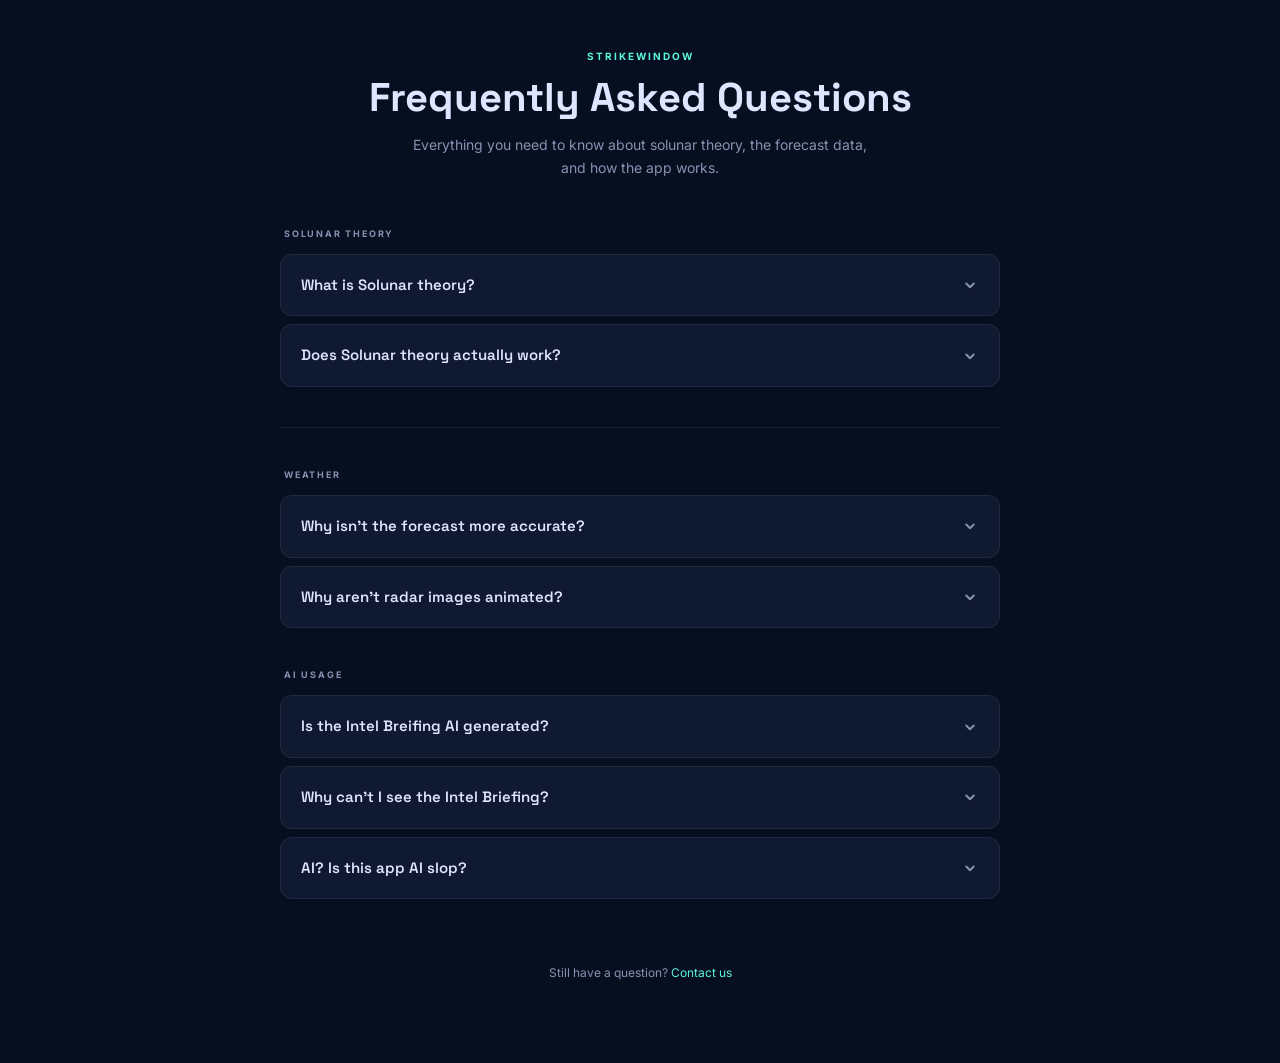
==== faq.html @ 6cd14f47 "Rename faq to faq.html" ====
<!DOCTYPE html>
<html lang="en">
<head>
  <meta charset="UTF-8">
  <meta name="viewport" content="width=device-width, initial-scale=1.0">
  <title>StrikeWindow — FAQ</title>
  <link rel="preconnect" href="https://fonts.googleapis.com">
  <link rel="preconnect" href="https://fonts.gstatic.com" crossorigin>
  <link href="https://fonts.googleapis.com/css2?family=Inter:wght@400;500;700&family=Space+Grotesk:wght@600;700&display=swap" rel="stylesheet">
  <style>
    *, *::before, *::after { box-sizing: border-box; margin: 0; padding: 0; }

    :root {
      --bg:           #060E20;
      --surface:      #0F1930;
      --surface-high: #1C2640;
      --border:       rgba(255, 255, 255, 0.07);
      --primary:      #5BF4DE;
      --secondary:    #699CFF;
      --text:         #DEE5FF;
      --text-muted:   #8892B0;
      --radius:       12px;
    }

    body {
      background: var(--bg);
      color: var(--text);
      font-family: 'Inter', system-ui, sans-serif;
      font-size: 15px;
      line-height: 1.65;
      min-height: 100vh;
      padding: 48px 16px 80px;
    }

    .container {
      max-width: 720px;
      margin: 0 auto;
    }

    /* ── Header ── */
    header {
      margin-bottom: 48px;
      text-align: center;
    }

    .eyebrow {
      font-family: 'Inter', sans-serif;
      font-size: 10px;
      font-weight: 700;
      letter-spacing: 2px;
      color: var(--primary);
      text-transform: uppercase;
      margin-bottom: 10px;
    }

    h1 {
      font-family: 'Space Grotesk', sans-serif;
      font-size: clamp(28px, 6vw, 40px);
      font-weight: 700;
      color: var(--text);
      line-height: 1.15;
      margin-bottom: 12px;
    }

    header p {
      color: var(--text-muted);
      font-size: 14px;
      max-width: 480px;
      margin: 0 auto;
    }

    /* ── Section label ── */
    .section-label {
      font-family: 'Inter', sans-serif;
      font-size: 9px;
      font-weight: 700;
      letter-spacing: 1.8px;
      text-transform: uppercase;
      color: var(--text-muted);
      margin-bottom: 12px;
      padding-left: 4px;
    }

    /* ── FAQ items ── */
    .faq-group {
      margin-bottom: 40px;
    }

    details {
      background: var(--surface);
      border: 1px solid var(--border);
      border-radius: var(--radius);
      margin-bottom: 8px;
      transition: background 0.15s;
    }

    details[open] {
      background: var(--surface-high);
    }

    summary {
      display: flex;
      align-items: center;
      justify-content: space-between;
      gap: 16px;
      padding: 18px 20px;
      cursor: pointer;
      list-style: none;
      font-family: 'Space Grotesk', sans-serif;
      font-size: 15px;
      font-weight: 600;
      color: var(--text);
      user-select: none;
      -webkit-tap-highlight-color: transparent;
    }

    summary::-webkit-details-marker { display: none; }

    summary::after {
      content: '';
      display: block;
      flex-shrink: 0;
      width: 18px;
      height: 18px;
      background-color: var(--text-muted);
      mask-image: url("data:image/svg+xml,%3Csvg xmlns='http://www.w3.org/2000/svg' viewBox='0 0 24 24'%3E%3Cpath d='M7 10l5 5 5-5'/%3E%3C/svg%3E");
      mask-size: cover;
      -webkit-mask-image: url("data:image/svg+xml,%3Csvg xmlns='http://www.w3.org/2000/svg' fill='none' stroke='white' stroke-width='2.5' stroke-linecap='round' stroke-linejoin='round' viewBox='0 0 24 24'%3E%3Cpath d='M7 10l5 5 5-5'/%3E%3C/svg%3E");
      -webkit-mask-size: cover;
      transition: transform 0.2s ease, background-color 0.15s;
    }

    details[open] > summary::after {
      transform: rotate(180deg);
      background-color: var(--primary);
    }

    details[open] > summary {
      color: var(--primary);
    }

    .answer {
      padding: 0 20px 20px;
      color: var(--text-muted);
      font-size: 14px;
      line-height: 1.7;
    }

    .answer p + p {
      margin-top: 10px;
    }

    .answer a {
      color: var(--primary);
      text-decoration: none;
    }

    .answer a:hover {
      text-decoration: underline;
    }

    /* ── Divider ── */
    .divider {
      border: none;
      border-top: 1px solid var(--border);
      margin: 40px 0;
    }

    /* ── Footer ── */
    footer {
      text-align: center;
      font-size: 12px;
      color: var(--text-muted);
      margin-top: 64px;
    }

    footer a {
      color: var(--primary);
      text-decoration: none;
    }
  </style>
</head>
<body>
  <div class="container">

    <header>
      <p class="eyebrow">StrikeWindow</p>
      <h1>Frequently Asked Questions</h1>
      <p>Everything you need to know about solunar theory, the forecast data, and how the app works.</p>
    </header>

    <!-- Solunar Theory -->
    <div class="faq-group">
      <p class="section-label">Solunar Theory</p>

      <details>
        <summary>What is Solunar theory?</summary>
        <div class="answer">
          <p>Solunar theory was developed by outdoor writer John Alden Knight in 1926. It proposes that fish and wildlife are most active during specific windows 
            driven by the moon's position relative to the Earth and sun.</p>
          <p>The theory identifies four daily periods. Two <strong>major periods</strong> occur when the moon is directly overhead (lunar transit) or directly 
            underfoot (opposite transit) — these typically last 1–2 hours each. Two shorter <strong>minor periods</strong> coincide with moonrise and moonset. 
            Activity peaks near the center of each window.</p>
          <p>StrikeWindow calculates these periods for your exact location and date using precise astronomical positioning, then weights them by moon phase to 
            produce an overall day score.</p>
        </div>
      </details>

      <details>
        <summary>Does Solunar theory actually work?</summary>
        <div class="answer">
          <p>The honest answer: it depends on who you ask, and what you mean by "work."</p>
          <p>Anecdotally, generations of anglers and hunters have found solunar periods useful, and many seasoned guides plan their outings around them. There is 
            also solid science behind lunar influence — moon phase drives tidal cycles, which directly affect baitfish movement and feeding patterns in coastal and 
            tidal waters.</p>
          <p>Controlled scientific studies are mixed. Some show statistically meaningful correlations between lunar position and fish activity; others find no 
            significant effect once weather, season, and water temperature are accounted for.</p>
          <p>The most pragmatic view: solunar periods are one useful signal among several. On a day with good weather and favorable conditions, timing your fishing 
            or hunting around a major period is a reasonable edge — not a guarantee. No app can promise a strike.</p>
        </div>
      </details>
    </div>

    <hr class="divider">

    <!-- Weather -->
    <div class="faq-group">
      <p class="section-label">Weather</p>

      <details>
        <summary>Why isn't the forecast more accurate?</summary>
        <div class="answer">
          <p>StrikeWindow uses <a href="https://open-meteo.com" target="_blank" rel="noopener">Open-Meteo</a>, a free and open-source weather API that pulls from global numerical weather models (GFS, ECMWF, and others). These are the same underlying models used by most consumer weather apps.</p>
          <p>All forecasts degrade in accuracy the further out they project. The first 2–3 days are generally reliable; beyond 7 days, treat the forecast as a broad trend rather than a precise prediction. Localized effects — mountain valleys, coastal microclimates, lake-effect patterns — are difficult for global models to resolve at a hyperlocal level.</p>
          <p>For dates beyond the 16-day forecast window, StrikeWindow automatically falls back to historical climate averages for your location, which give you a sense of typical conditions but are not a forecast.</p>
        </div>
      </details>

      <details>
        <summary>Why aren't radar images animated?</summary>
        <div class="answer">
          <p>The current radar view shows the most recently available radar frame for your area. Animating radar requires fetching, storing, and looping through many sequential images — which adds meaningful data usage and battery drain, particularly in the background.</p>
          <p>Animated radar is something we want to add, and the groundwork is already in place. It's a matter of getting the implementation right without impacting performance or data costs for users on limited plans.</p>
        </div>
      </details>


    </div>

    <div class="faq-group">
      <p class="section-label">AI Usage</p>

      <details>
        <summary>Is the Intel Breifing AI generated?</summary>
        <div class="answer">
          <p>Yes.  It uses an on-device AI model to attempt to distill the forecast and solunar data for the day into a useable summary.  The prompt is crafted to try to eliminate silly results,
            like telling you to get out on the water when it's freezing, but the model can't look out the window and see that the lake is frozen, or know things like the season is closed.  
            So your miliage may vary there.
          </p>
        </div>
      </details>

      <details>
        <summary>Why can't I see the Intel Briefing?</summary>
        <div class="answer">
          <p>Only certain devices are supported.  You must have AiCore installed on an Android device, or be using a more recent iOS device.  It was important to use a local model, and that 
            ability isn't available on every device.  If your device isn't supported or AiCore is not installed, or disabled the functionality is hidden.
          </p>
        </div>
      </details>

      <details>
        <summary>AI?  Is this app AI slop?</summary>
        <div class="answer">
          <p>
            I'm a solo developer who has 30+ years experience writing software.   This app is something that has been rolling around in my head in some form since I 
            first got my hands on a phone with data and a color screen.  I wrote my first solunar library around 2007, using examples from the 60's and 70's made available by the US Naval
            Observatory.  
          </p>
          <p>
            I have built quite literally dozens of versions of this app over the years, and have never been happy enough with the end result to release it to anyone.  It didn't have the 
            polish, or it didn't have this or that peice of data that I thought was needed to make it really useful.
          </p>
          <p> 
          AI tools made it possible for me to get the application over the finish line.  It's riduculously useful for fixing small display issues or templating out a screen.   
          Things that are tedious can become a lot more simple, This is not an example of AI doing the job of a human, this is an example of AI helping a human do a job (that they've 
          wanted to do for years, but could never find the time to do it right).
          </p>
          <p>
          Rest assured, the code in this app is reviewed by myself, and up to my standards in terms of being maintainable and of quality, even if I haven't keyed in every line of code.
          </p>

          <p>Every application of any complexity out there for the past 20 years or so has some sort of generated code inside of it.  Whether it's a simple tool that builds generated 
            classes, the use of intellisense in a developer's IDE, or something that is completely 'vibe coded' it's a reality of how things are and have been done for a long time.     </p>


        </div>
      </details>


    </div>

    <footer>
      <p>Still have a question? <a href="mailto:support@strikewindow.app">Contact us</a></p>
    </footer>

  </div>
</body>
</html>
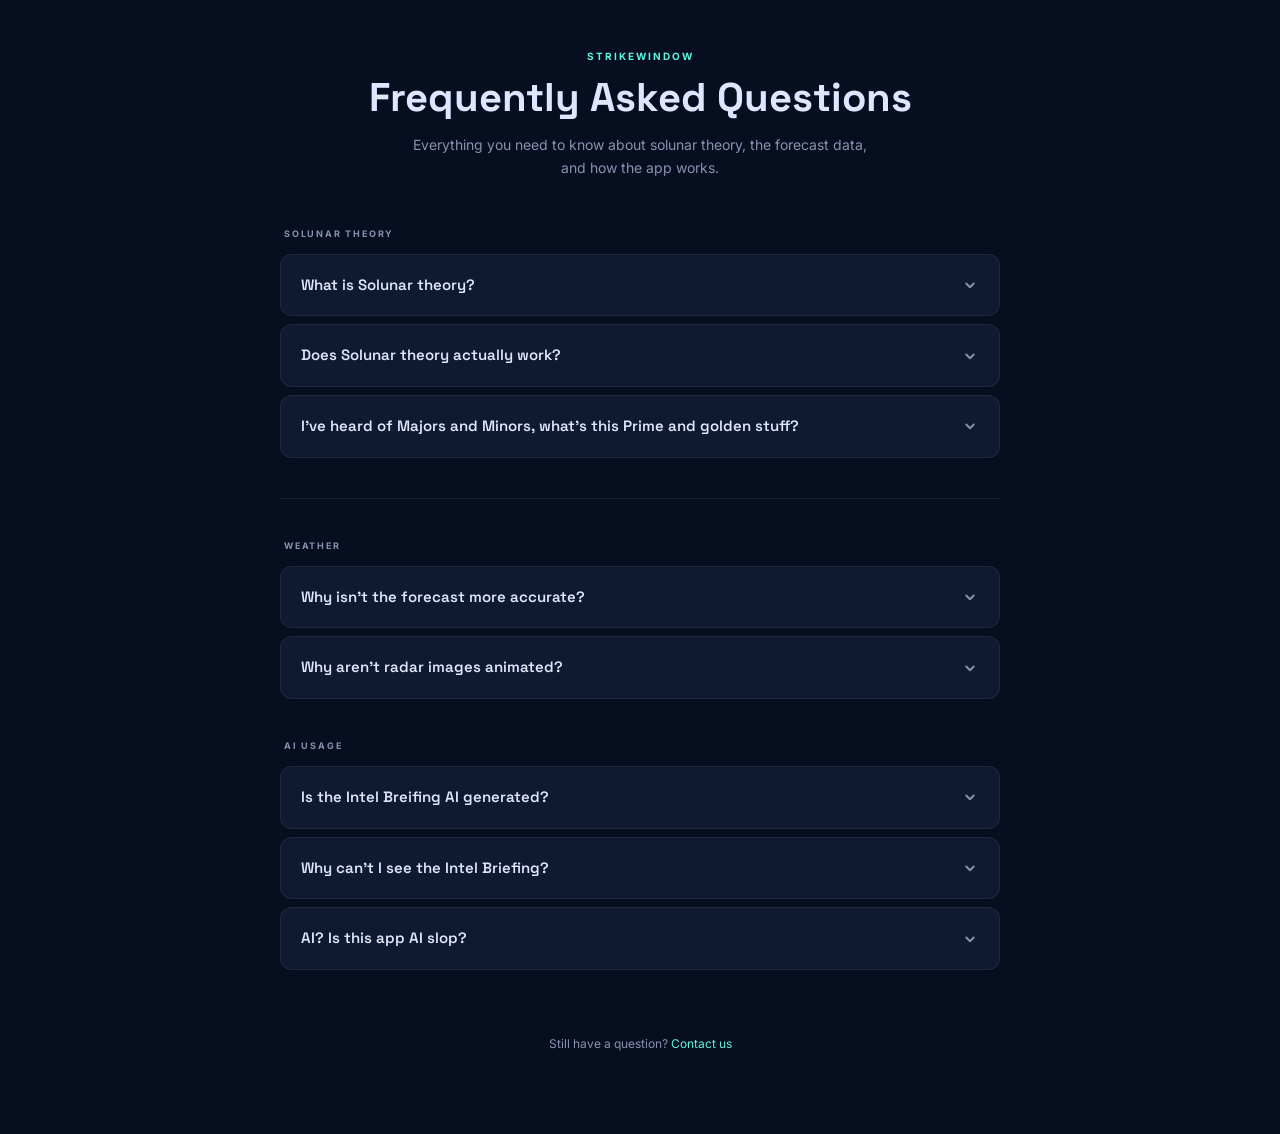
==== commit 7c922a65: "Enhance FAQ with solunar and radar details Added explanations for solunar periods and radar function" ====
--- a/faq.html
+++ b/faq.html
@@ -217,6 +217,23 @@
             significant effect once weather, season, and water temperature are accounted for.</p>
           <p>The most pragmatic view: solunar periods are one useful signal among several. On a day with good weather and favorable conditions, timing your fishing 
             or hunting around a major period is a reasonable edge — not a guarantee. No app can promise a strike.</p>
+          <p>One thing I've always said is any excuse to get out on the water is a good excuse!  Knowledge of an upcoming solunar period might be the trigger to get you
+          and your buddies out of comp and on the water on a lazy third day of the trip.</p>
+        </div>
+      </details>
+
+      <details>
+        <summary>I've heard of Majors and Minors, what's this Prime and golden stuff?</summary>
+        <div class="answer">
+          <p>Major periods are when the moon is directly overhead or under foot.</p>
+          <p>Minor periods are when the moon is rising or setting</p>
+          <p>What we in the app consider a "Prime" is when a major occurs when the sun is rising or setting,  The idea is that the effect is enhanced by sunrise or sunset</p>
+          <p>Golden periods are when a minor period aligns with sunrise or sunset, same idea as a "Prime" but the minor is beleived to have a lesser effect than a major, and 'sub prime'
+          did not sound like a good descriptor</p>
+          <p>Super Golden periods are when the moonrises as the sun sets and the moon is near full.  This may not have a big effect on your fishing, but from experience, 
+          it is a great time to be on the lake, because it's usually at least a spectacular view.  A large part of what a lot of us do in the outdoors is less about getting our catch
+          or filling our tag, it's experiencing the amazing natural beauty of the places we are at.   When I fish at my favorite lake it isn't the first cast or cast that lets me know 
+          I'm where I should be, it's the first time I hear a loon call out.</p>
         </div>
       </details>
     </div>
@@ -233,6 +250,7 @@
           <p>StrikeWindow uses <a href="https://open-meteo.com" target="_blank" rel="noopener">Open-Meteo</a>, a free and open-source weather API that pulls from global numerical weather models (GFS, ECMWF, and others). These are the same underlying models used by most consumer weather apps.</p>
           <p>All forecasts degrade in accuracy the further out they project. The first 2–3 days are generally reliable; beyond 7 days, treat the forecast as a broad trend rather than a precise prediction. Localized effects — mountain valleys, coastal microclimates, lake-effect patterns — are difficult for global models to resolve at a hyperlocal level.</p>
           <p>For dates beyond the 16-day forecast window, StrikeWindow automatically falls back to historical climate averages for your location, which give you a sense of typical conditions but are not a forecast.</p>
+          <p>Always use your senses!  If you see or hear a storm coming get to safety.  Sometimes things happen quickly and unexpectedly, if the wind starts to pickup on a big bay, get yourself close to shore.</p>
         </div>
       </details>
 
@@ -241,6 +259,7 @@
         <div class="answer">
           <p>The current radar view shows the most recently available radar frame for your area. Animating radar requires fetching, storing, and looping through many sequential images — which adds meaningful data usage and battery drain, particularly in the background.</p>
           <p>Animated radar is something we want to add, and the groundwork is already in place. It's a matter of getting the implementation right without impacting performance or data costs for users on limited plans.</p>
+          <P>Right now the provider we are using has shown to be unreliable in allowing retreival of many frames at once.</P>
         </div>
       </details>
 
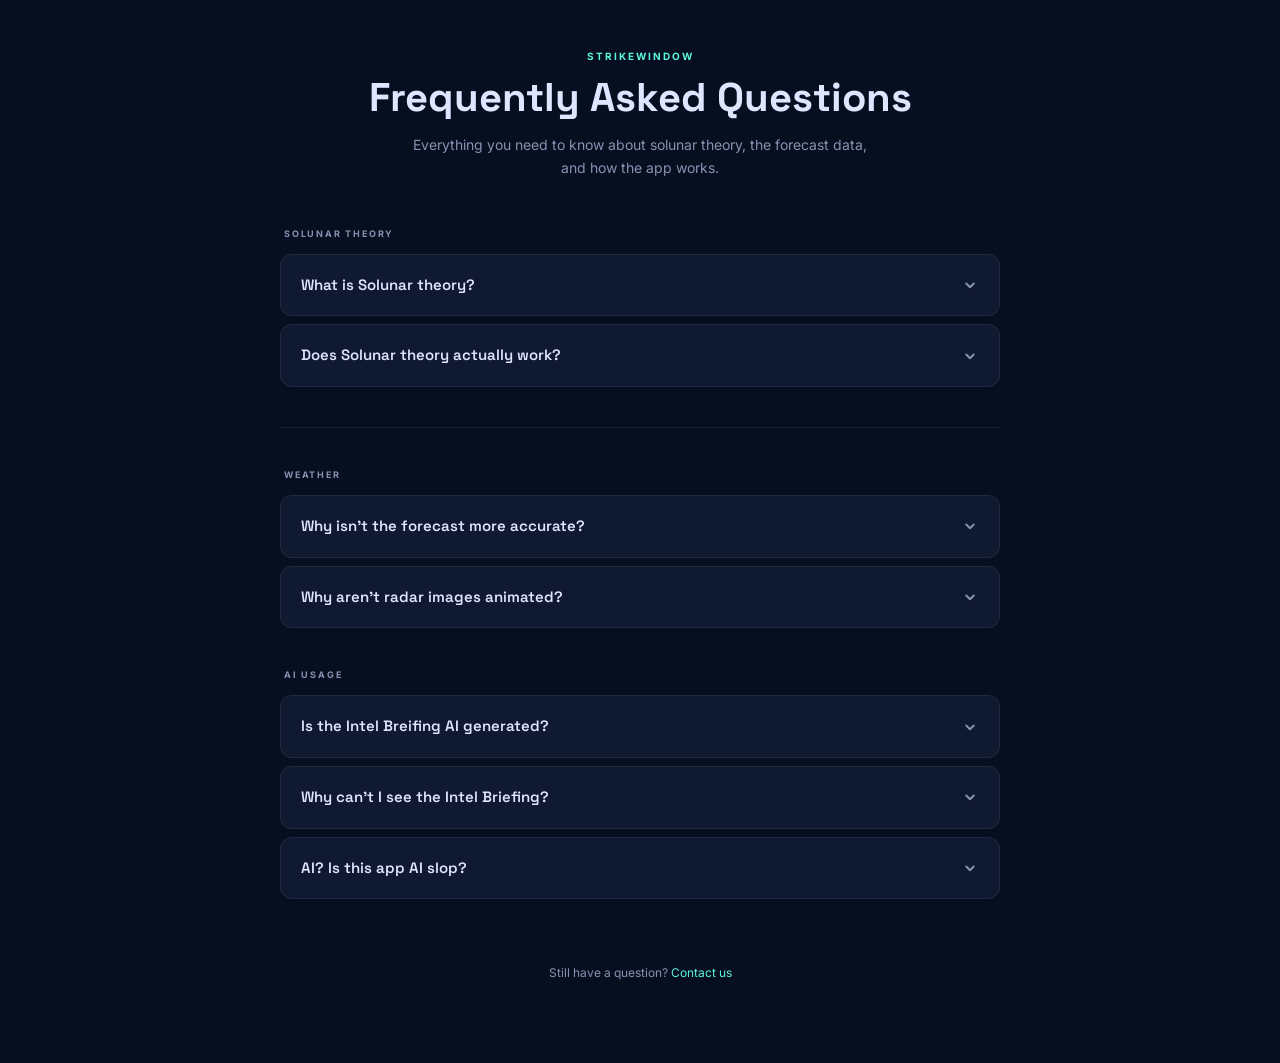
==== commit 9ed74c16: "Refactor FAQ content for clarity and conciseness" ====
--- a/faq.html
+++ b/faq.html
@@ -210,30 +210,16 @@
         <summary>Does Solunar theory actually work?</summary>
         <div class="answer">
           <p>The honest answer: it depends on who you ask, and what you mean by "work."</p>
-          <p>Anecdotally, generations of anglers and hunters have found solunar periods useful, and many seasoned guides plan their outings around them. There is 
+          <p>Anecdotally, generations of anglers and hunters have found solunar periods useful, and some people will plan their outings around them. There is 
             also solid science behind lunar influence — moon phase drives tidal cycles, which directly affect baitfish movement and feeding patterns in coastal and 
             tidal waters.</p>
           <p>Controlled scientific studies are mixed. Some show statistically meaningful correlations between lunar position and fish activity; others find no 
             significant effect once weather, season, and water temperature are accounted for.</p>
-          <p>The most pragmatic view: solunar periods are one useful signal among several. On a day with good weather and favorable conditions, timing your fishing 
+            <p>Personally I've been skunked during supposedly great times to fish, and also had some great catches during them.  I've known people who swear by them, and
+              people who either don't know or don't care about them.
+            </p>
+          <p>Probably the best view is that solunar periods are one useful signal among several. On a day with good weather and favorable conditions, timing your fishing 
             or hunting around a major period is a reasonable edge — not a guarantee. No app can promise a strike.</p>
-          <p>One thing I've always said is any excuse to get out on the water is a good excuse!  Knowledge of an upcoming solunar period might be the trigger to get you
-          and your buddies out of comp and on the water on a lazy third day of the trip.</p>
-        </div>
-      </details>
-
-      <details>
-        <summary>I've heard of Majors and Minors, what's this Prime and golden stuff?</summary>
-        <div class="answer">
-          <p>Major periods are when the moon is directly overhead or under foot.</p>
-          <p>Minor periods are when the moon is rising or setting</p>
-          <p>What we in the app consider a "Prime" is when a major occurs when the sun is rising or setting,  The idea is that the effect is enhanced by sunrise or sunset</p>
-          <p>Golden periods are when a minor period aligns with sunrise or sunset, same idea as a "Prime" but the minor is beleived to have a lesser effect than a major, and 'sub prime'
-          did not sound like a good descriptor</p>
-          <p>Super Golden periods are when the moonrises as the sun sets and the moon is near full.  This may not have a big effect on your fishing, but from experience, 
-          it is a great time to be on the lake, because it's usually at least a spectacular view.  A large part of what a lot of us do in the outdoors is less about getting our catch
-          or filling our tag, it's experiencing the amazing natural beauty of the places we are at.   When I fish at my favorite lake it isn't the first cast or cast that lets me know 
-          I'm where I should be, it's the first time I hear a loon call out.</p>
         </div>
       </details>
     </div>
@@ -250,7 +236,6 @@
           <p>StrikeWindow uses <a href="https://open-meteo.com" target="_blank" rel="noopener">Open-Meteo</a>, a free and open-source weather API that pulls from global numerical weather models (GFS, ECMWF, and others). These are the same underlying models used by most consumer weather apps.</p>
           <p>All forecasts degrade in accuracy the further out they project. The first 2–3 days are generally reliable; beyond 7 days, treat the forecast as a broad trend rather than a precise prediction. Localized effects — mountain valleys, coastal microclimates, lake-effect patterns — are difficult for global models to resolve at a hyperlocal level.</p>
           <p>For dates beyond the 16-day forecast window, StrikeWindow automatically falls back to historical climate averages for your location, which give you a sense of typical conditions but are not a forecast.</p>
-          <p>Always use your senses!  If you see or hear a storm coming get to safety.  Sometimes things happen quickly and unexpectedly, if the wind starts to pickup on a big bay, get yourself close to shore.</p>
         </div>
       </details>
 
@@ -259,7 +244,6 @@
         <div class="answer">
           <p>The current radar view shows the most recently available radar frame for your area. Animating radar requires fetching, storing, and looping through many sequential images — which adds meaningful data usage and battery drain, particularly in the background.</p>
           <p>Animated radar is something we want to add, and the groundwork is already in place. It's a matter of getting the implementation right without impacting performance or data costs for users on limited plans.</p>
-          <P>Right now the provider we are using has shown to be unreliable in allowing retreival of many frames at once.</P>
         </div>
       </details>
 
@@ -293,7 +277,7 @@
         <div class="answer">
           <p>
             I'm a solo developer who has 30+ years experience writing software.   This app is something that has been rolling around in my head in some form since I 
-            first got my hands on a phone with data and a color screen.  I wrote my first solunar library around 2007, using examples from the 60's and 70's made available by the US Naval
+            first got my hands on a phone with data and a color screen.  I wrote my first solunar library around 2001, using examples from the 60's and 70's made available by the US Naval
             Observatory.  
           </p>
           <p>
@@ -307,6 +291,8 @@
           </p>
           <p>
           Rest assured, the code in this app is reviewed by myself, and up to my standards in terms of being maintainable and of quality, even if I haven't keyed in every line of code.
+          Any errors or miscalculations lie on my shoulders and are most likely a product of not taking into account of the little things, like the earth having a north and south
+          hemisphere and forgetting about that thing I'd fix later.
           </p>
 
           <p>Every application of any complexity out there for the past 20 years or so has some sort of generated code inside of it.  Whether it's a simple tool that builds generated 
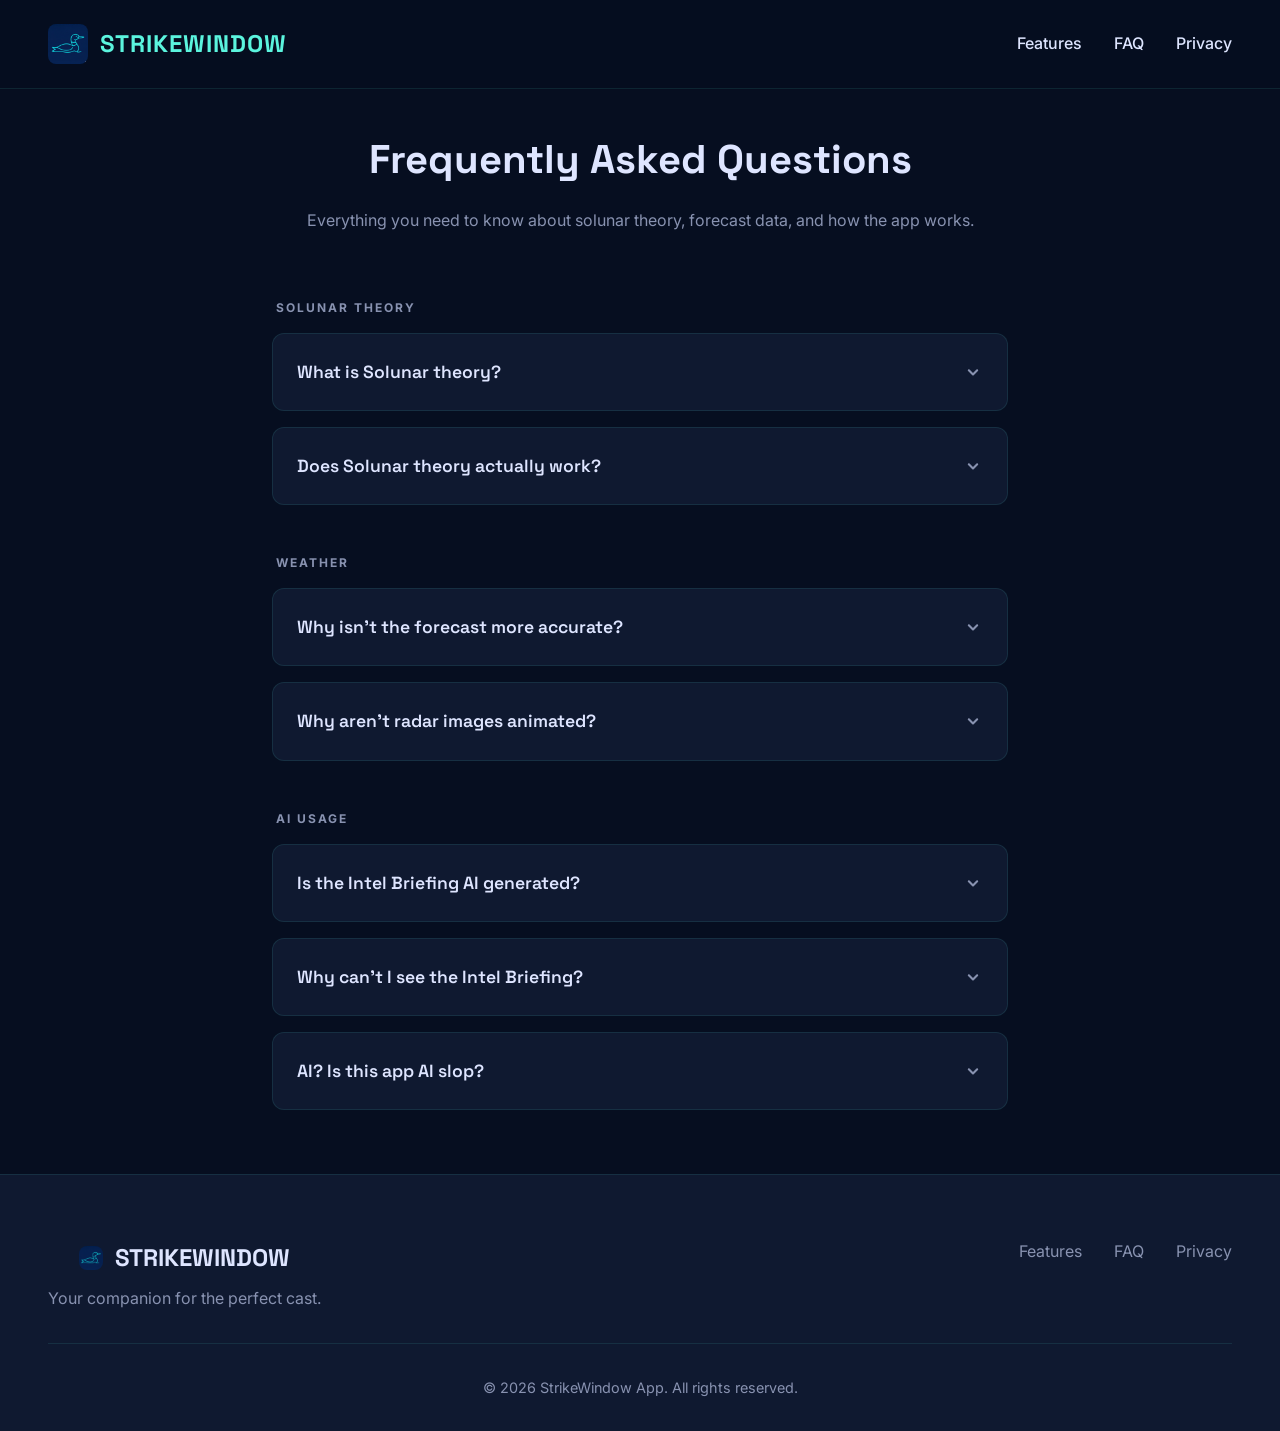
==== commit 0cad5f7a: "updated styles" ====
--- a/faq.html
+++ b/faq.html
@@ -3,312 +3,193 @@
 <head>
   <meta charset="UTF-8">
   <meta name="viewport" content="width=device-width, initial-scale=1.0">
-  <title>StrikeWindow — FAQ</title>
+  <title>StrikeWindow | FAQ</title>
+  <meta name="description" content="Frequently asked questions about StrikeWindow — solunar theory, weather data, AI features, and how the app works.">
   <link rel="preconnect" href="https://fonts.googleapis.com">
   <link rel="preconnect" href="https://fonts.gstatic.com" crossorigin>
-  <link href="https://fonts.googleapis.com/css2?family=Inter:wght@400;500;700&family=Space+Grotesk:wght@600;700&display=swap" rel="stylesheet">
+  <link href="https://fonts.googleapis.com/css2?family=Inter:wght@400;500;600;700&family=Space+Grotesk:wght@600;700&display=swap" rel="stylesheet">
+  <link rel="stylesheet" href="css/style.css">
   <style>
-    *, *::before, *::after { box-sizing: border-box; margin: 0; padding: 0; }
-
-    :root {
-      --bg:           #060E20;
-      --surface:      #0F1930;
-      --surface-high: #1C2640;
-      --border:       rgba(255, 255, 255, 0.07);
-      --primary:      #5BF4DE;
-      --secondary:    #699CFF;
-      --text:         #DEE5FF;
-      --text-muted:   #8892B0;
-      --radius:       12px;
+    .brand-container {
+      display: flex;
+      align-items: center;
+      gap: 12px;
+      text-decoration: none;
     }
-
-    body {
-      background: var(--bg);
-      color: var(--text);
-      font-family: 'Inter', system-ui, sans-serif;
-      font-size: 15px;
-      line-height: 1.65;
-      min-height: 100vh;
-      padding: 48px 16px 80px;
+    .brand-icon {
+      width: 40px;
+      height: 40px;
+      border-radius: 8px;
     }
-
-    .container {
-      max-width: 720px;
-      margin: 0 auto;
+    .faq-chevron {
+      flex-shrink: 0;
+      width: 20px;
+      height: 20px;
+      color: var(--text-variant);
+      transition: transform 0.3s ease, color 0.3s ease;
     }
-
-    /* ── Header ── */
-    header {
-      margin-bottom: 48px;
-      text-align: center;
+    .faq-item.active .faq-chevron {
+      transform: rotate(180deg);
+      color: var(--primary);
     }
-
-    .eyebrow {
-      font-family: 'Inter', sans-serif;
-      font-size: 10px;
+    .faq-section-label {
+      font-size: 0.75rem;
       font-weight: 700;
       letter-spacing: 2px;
-      color: var(--primary);
       text-transform: uppercase;
-      margin-bottom: 10px;
-    }
-
-    h1 {
-      font-family: 'Space Grotesk', sans-serif;
-      font-size: clamp(28px, 6vw, 40px);
-      font-weight: 700;
-      color: var(--text);
-      line-height: 1.15;
-      margin-bottom: 12px;
-    }
-
-    header p {
-      color: var(--text-muted);
-      font-size: 14px;
-      max-width: 480px;
-      margin: 0 auto;
-    }
-
-    /* ── Section label ── */
-    .section-label {
-      font-family: 'Inter', sans-serif;
-      font-size: 9px;
-      font-weight: 700;
-      letter-spacing: 1.8px;
-      text-transform: uppercase;
-      color: var(--text-muted);
-      margin-bottom: 12px;
+      color: var(--text-variant);
+      margin: 3rem 0 1rem;
       padding-left: 4px;
     }
-
-    /* ── FAQ items ── */
-    .faq-group {
-      margin-bottom: 40px;
+    .faq-answer p + p {
+      margin-top: 0.75rem;
     }
-
-    details {
-      background: var(--surface);
-      border: 1px solid var(--border);
-      border-radius: var(--radius);
-      margin-bottom: 8px;
-      transition: background 0.15s;
-    }
-
-    details[open] {
-      background: var(--surface-high);
-    }
-
-    summary {
-      display: flex;
-      align-items: center;
-      justify-content: space-between;
-      gap: 16px;
-      padding: 18px 20px;
-      cursor: pointer;
-      list-style: none;
-      font-family: 'Space Grotesk', sans-serif;
-      font-size: 15px;
-      font-weight: 600;
-      color: var(--text);
-      user-select: none;
-      -webkit-tap-highlight-color: transparent;
-    }
-
-    summary::-webkit-details-marker { display: none; }
-
-    summary::after {
-      content: '';
-      display: block;
-      flex-shrink: 0;
-      width: 18px;
-      height: 18px;
-      background-color: var(--text-muted);
-      mask-image: url("data:image/svg+xml,%3Csvg xmlns='http://www.w3.org/2000/svg' viewBox='0 0 24 24'%3E%3Cpath d='M7 10l5 5 5-5'/%3E%3C/svg%3E");
-      mask-size: cover;
-      -webkit-mask-image: url("data:image/svg+xml,%3Csvg xmlns='http://www.w3.org/2000/svg' fill='none' stroke='white' stroke-width='2.5' stroke-linecap='round' stroke-linejoin='round' viewBox='0 0 24 24'%3E%3Cpath d='M7 10l5 5 5-5'/%3E%3C/svg%3E");
-      -webkit-mask-size: cover;
-      transition: transform 0.2s ease, background-color 0.15s;
-    }
-
-    details[open] > summary::after {
-      transform: rotate(180deg);
-      background-color: var(--primary);
-    }
-
-    details[open] > summary {
+    .faq-answer a {
       color: var(--primary);
     }
-
-    .answer {
-      padding: 0 20px 20px;
-      color: var(--text-muted);
-      font-size: 14px;
-      line-height: 1.7;
-    }
-
-    .answer p + p {
-      margin-top: 10px;
-    }
-
-    .answer a {
-      color: var(--primary);
-      text-decoration: none;
-    }
-
-    .answer a:hover {
+    .faq-answer a:hover {
       text-decoration: underline;
-    }
-
-    /* ── Divider ── */
-    .divider {
-      border: none;
-      border-top: 1px solid var(--border);
-      margin: 40px 0;
-    }
-
-    /* ── Footer ── */
-    footer {
-      text-align: center;
-      font-size: 12px;
-      color: var(--text-muted);
-      margin-top: 64px;
-    }
-
-    footer a {
-      color: var(--primary);
-      text-decoration: none;
     }
   </style>
 </head>
 <body>
-  <div class="container">
 
-    <header>
-      <p class="eyebrow">StrikeWindow</p>
-      <h1>Frequently Asked Questions</h1>
-      <p>Everything you need to know about solunar theory, the forecast data, and how the app works.</p>
-    </header>
+  <!-- Navbar -->
+  <nav class="navbar">
+    <a href="index.html" class="brand-container">
+      <img src="assets/icon.png" alt="Loonar the mascot" class="brand-icon">
+      <div class="nav-brand">STRIKEWINDOW</div>
+    </a>
+    <div class="nav-links">
+      <a href="index.html#features">Features</a>
+      <a href="faq.html">FAQ</a>
+      <a href="privacy.html">Privacy</a>
+    </div>
+  </nav>
+
+  <!-- FAQ Content -->
+  <section class="faq-section">
+
+    <div class="section-head">
+      <h2 class="section-title">Frequently Asked Questions</h2>
+      <p class="section-subtitle">Everything you need to know about solunar theory, forecast data, and how the app works.</p>
+    </div>
 
     <!-- Solunar Theory -->
-    <div class="faq-group">
-      <p class="section-label">Solunar Theory</p>
+    <p class="faq-section-label">Solunar Theory</p>
 
-      <details>
-        <summary>What is Solunar theory?</summary>
-        <div class="answer">
-          <p>Solunar theory was developed by outdoor writer John Alden Knight in 1926. It proposes that fish and wildlife are most active during specific windows 
-            driven by the moon's position relative to the Earth and sun.</p>
-          <p>The theory identifies four daily periods. Two <strong>major periods</strong> occur when the moon is directly overhead (lunar transit) or directly 
-            underfoot (opposite transit) — these typically last 1–2 hours each. Two shorter <strong>minor periods</strong> coincide with moonrise and moonset. 
-            Activity peaks near the center of each window.</p>
-          <p>StrikeWindow calculates these periods for your exact location and date using precise astronomical positioning, then weights them by moon phase to 
-            produce an overall day score.</p>
-        </div>
-      </details>
-
-      <details>
-        <summary>Does Solunar theory actually work?</summary>
-        <div class="answer">
-          <p>The honest answer: it depends on who you ask, and what you mean by "work."</p>
-          <p>Anecdotally, generations of anglers and hunters have found solunar periods useful, and some people will plan their outings around them. There is 
-            also solid science behind lunar influence — moon phase drives tidal cycles, which directly affect baitfish movement and feeding patterns in coastal and 
-            tidal waters.</p>
-          <p>Controlled scientific studies are mixed. Some show statistically meaningful correlations between lunar position and fish activity; others find no 
-            significant effect once weather, season, and water temperature are accounted for.</p>
-            <p>Personally I've been skunked during supposedly great times to fish, and also had some great catches during them.  I've known people who swear by them, and
-              people who either don't know or don't care about them.
-            </p>
-          <p>Probably the best view is that solunar periods are one useful signal among several. On a day with good weather and favorable conditions, timing your fishing 
-            or hunting around a major period is a reasonable edge — not a guarantee. No app can promise a strike.</p>
-        </div>
-      </details>
+    <div class="faq-item">
+      <div class="faq-question">
+        What is Solunar theory?
+        <svg class="faq-chevron" viewBox="0 0 24 24" fill="none" stroke="currentColor" stroke-width="2.5" stroke-linecap="round" stroke-linejoin="round"><path d="M7 10l5 5 5-5"/></svg>
+      </div>
+      <div class="faq-answer">
+        <p>Solunar theory was developed by outdoor writer John Alden Knight in 1926. It proposes that fish and wildlife are most active during specific windows driven by the moon's position relative to the Earth and sun.</p>
+        <p>The theory identifies four daily periods. Two <strong>major periods</strong> occur when the moon is directly overhead (lunar transit) or directly underfoot (opposite transit) — these typically last 1–2 hours each. Two shorter <strong>minor periods</strong> coincide with moonrise and moonset. Activity peaks near the center of each window.</p>
+        <p>StrikeWindow calculates these periods for your exact location and date using precise astronomical positioning, then weights them by moon phase to produce an overall day score.</p>
+      </div>
     </div>
 
-    <hr class="divider">
+    <div class="faq-item">
+      <div class="faq-question">
+        Does Solunar theory actually work?
+        <svg class="faq-chevron" viewBox="0 0 24 24" fill="none" stroke="currentColor" stroke-width="2.5" stroke-linecap="round" stroke-linejoin="round"><path d="M7 10l5 5 5-5"/></svg>
+      </div>
+      <div class="faq-answer">
+        <p>The honest answer: it depends on who you ask, and what you mean by "work."</p>
+        <p>Anecdotally, generations of anglers and hunters have found solunar periods useful, and some people will plan their outings around them. There is also solid science behind lunar influence — moon phase drives tidal cycles, which directly affect baitfish movement and feeding patterns in coastal and tidal waters.</p>
+        <p>Controlled scientific studies are mixed. Some show statistically meaningful correlations between lunar position and fish activity; others find no significant effect once weather, season, and water temperature are accounted for.</p>
+        <p>Personally I've been skunked during supposedly great times to fish, and also had some great catches during them. I've known people who swear by them, and people who either don't know or don't care about them.</p>
+        <p>Probably the best view is that solunar periods are one useful signal among several. On a day with good weather and favorable conditions, timing your fishing or hunting around a major period is a reasonable edge — not a guarantee. No app can promise a strike.</p>
+      </div>
+    </div>
 
     <!-- Weather -->
-    <div class="faq-group">
-      <p class="section-label">Weather</p>
+    <p class="faq-section-label">Weather</p>
 
-      <details>
-        <summary>Why isn't the forecast more accurate?</summary>
-        <div class="answer">
-          <p>StrikeWindow uses <a href="https://open-meteo.com" target="_blank" rel="noopener">Open-Meteo</a>, a free and open-source weather API that pulls from global numerical weather models (GFS, ECMWF, and others). These are the same underlying models used by most consumer weather apps.</p>
-          <p>All forecasts degrade in accuracy the further out they project. The first 2–3 days are generally reliable; beyond 7 days, treat the forecast as a broad trend rather than a precise prediction. Localized effects — mountain valleys, coastal microclimates, lake-effect patterns — are difficult for global models to resolve at a hyperlocal level.</p>
-          <p>For dates beyond the 16-day forecast window, StrikeWindow automatically falls back to historical climate averages for your location, which give you a sense of typical conditions but are not a forecast.</p>
-        </div>
-      </details>
-
-      <details>
-        <summary>Why aren't radar images animated?</summary>
-        <div class="answer">
-          <p>The current radar view shows the most recently available radar frame for your area. Animating radar requires fetching, storing, and looping through many sequential images — which adds meaningful data usage and battery drain, particularly in the background.</p>
-          <p>Animated radar is something we want to add, and the groundwork is already in place. It's a matter of getting the implementation right without impacting performance or data costs for users on limited plans.</p>
-        </div>
-      </details>
-
-
+    <div class="faq-item">
+      <div class="faq-question">
+        Why isn't the forecast more accurate?
+        <svg class="faq-chevron" viewBox="0 0 24 24" fill="none" stroke="currentColor" stroke-width="2.5" stroke-linecap="round" stroke-linejoin="round"><path d="M7 10l5 5 5-5"/></svg>
+      </div>
+      <div class="faq-answer">
+        <p>StrikeWindow uses <a href="https://open-meteo.com" target="_blank" rel="noopener">Open-Meteo</a>, a free and open-source weather API that pulls from global numerical weather models (GFS, ECMWF, and others). These are the same underlying models used by most consumer weather apps.</p>
+        <p>All forecasts degrade in accuracy the further out they project. The first 2–3 days are generally reliable; beyond 7 days, treat the forecast as a broad trend rather than a precise prediction. Localized effects — mountain valleys, coastal microclimates, lake-effect patterns — are difficult for global models to resolve at a hyperlocal level.</p>
+        <p>For dates beyond the 16-day forecast window, StrikeWindow automatically falls back to historical climate averages for your location, which give you a sense of typical conditions but are not a forecast.</p>
+      </div>
     </div>
 
-    <div class="faq-group">
-      <p class="section-label">AI Usage</p>
-
-      <details>
-        <summary>Is the Intel Breifing AI generated?</summary>
-        <div class="answer">
-          <p>Yes.  It uses an on-device AI model to attempt to distill the forecast and solunar data for the day into a useable summary.  The prompt is crafted to try to eliminate silly results,
-            like telling you to get out on the water when it's freezing, but the model can't look out the window and see that the lake is frozen, or know things like the season is closed.  
-            So your miliage may vary there.
-          </p>
-        </div>
-      </details>
-
-      <details>
-        <summary>Why can't I see the Intel Briefing?</summary>
-        <div class="answer">
-          <p>Only certain devices are supported.  You must have AiCore installed on an Android device, or be using a more recent iOS device.  It was important to use a local model, and that 
-            ability isn't available on every device.  If your device isn't supported or AiCore is not installed, or disabled the functionality is hidden.
-          </p>
-        </div>
-      </details>
-
-      <details>
-        <summary>AI?  Is this app AI slop?</summary>
-        <div class="answer">
-          <p>
-            I'm a solo developer who has 30+ years experience writing software.   This app is something that has been rolling around in my head in some form since I 
-            first got my hands on a phone with data and a color screen.  I wrote my first solunar library around 2001, using examples from the 60's and 70's made available by the US Naval
-            Observatory.  
-          </p>
-          <p>
-            I have built quite literally dozens of versions of this app over the years, and have never been happy enough with the end result to release it to anyone.  It didn't have the 
-            polish, or it didn't have this or that peice of data that I thought was needed to make it really useful.
-          </p>
-          <p> 
-          AI tools made it possible for me to get the application over the finish line.  It's riduculously useful for fixing small display issues or templating out a screen.   
-          Things that are tedious can become a lot more simple, This is not an example of AI doing the job of a human, this is an example of AI helping a human do a job (that they've 
-          wanted to do for years, but could never find the time to do it right).
-          </p>
-          <p>
-          Rest assured, the code in this app is reviewed by myself, and up to my standards in terms of being maintainable and of quality, even if I haven't keyed in every line of code.
-          Any errors or miscalculations lie on my shoulders and are most likely a product of not taking into account of the little things, like the earth having a north and south
-          hemisphere and forgetting about that thing I'd fix later.
-          </p>
-
-          <p>Every application of any complexity out there for the past 20 years or so has some sort of generated code inside of it.  Whether it's a simple tool that builds generated 
-            classes, the use of intellisense in a developer's IDE, or something that is completely 'vibe coded' it's a reality of how things are and have been done for a long time.     </p>
-
-
-        </div>
-      </details>
-
-
+    <div class="faq-item">
+      <div class="faq-question">
+        Why aren't radar images animated?
+        <svg class="faq-chevron" viewBox="0 0 24 24" fill="none" stroke="currentColor" stroke-width="2.5" stroke-linecap="round" stroke-linejoin="round"><path d="M7 10l5 5 5-5"/></svg>
+      </div>
+      <div class="faq-answer">
+        <p>The current radar view shows the most recently available radar frame for your area. Animating radar requires fetching, storing, and looping through many sequential images — which adds meaningful data usage and battery drain, particularly in the background.</p>
+        <p>Animated radar is something we want to add, and the groundwork is already in place. It's a matter of getting the implementation right without impacting performance or data costs for users on limited plans.</p>
+      </div>
     </div>
 
-    <footer>
-      <p>Still have a question? <a href="mailto:support@strikewindow.app">Contact us</a></p>
-    </footer>
+    <!-- AI Usage -->
+    <p class="faq-section-label">AI Usage</p>
 
-  </div>
+    <div class="faq-item">
+      <div class="faq-question">
+        Is the Intel Briefing AI generated?
+        <svg class="faq-chevron" viewBox="0 0 24 24" fill="none" stroke="currentColor" stroke-width="2.5" stroke-linecap="round" stroke-linejoin="round"><path d="M7 10l5 5 5-5"/></svg>
+      </div>
+      <div class="faq-answer">
+        <p>Yes. It uses an on-device AI model to attempt to distill the forecast and solunar data for the day into a usable summary. The prompt is crafted to try to eliminate silly results, like telling you to get out on the water when it's freezing, but the model can't look out the window and see that the lake is frozen, or know things like the season is closed. So your mileage may vary there.</p>
+      </div>
+    </div>
+
+    <div class="faq-item">
+      <div class="faq-question">
+        Why can't I see the Intel Briefing?
+        <svg class="faq-chevron" viewBox="0 0 24 24" fill="none" stroke="currentColor" stroke-width="2.5" stroke-linecap="round" stroke-linejoin="round"><path d="M7 10l5 5 5-5"/></svg>
+      </div>
+      <div class="faq-answer">
+        <p>Only certain devices are supported. You must have AiCore installed on an Android device, or be using a more recent iOS device. It was important to use a local model, and that ability isn't available on every device. If your device isn't supported, AiCore is not installed, or disabled, the functionality is hidden.</p>
+      </div>
+    </div>
+
+    <div class="faq-item">
+      <div class="faq-question">
+        AI? Is this app AI slop?
+        <svg class="faq-chevron" viewBox="0 0 24 24" fill="none" stroke="currentColor" stroke-width="2.5" stroke-linecap="round" stroke-linejoin="round"><path d="M7 10l5 5 5-5"/></svg>
+      </div>
+      <div class="faq-answer">
+        <p>I'm a solo developer who has 30+ years experience writing software. This app is something that has been rolling around in my head in some form since I first got my hands on a phone with data and a color screen. I wrote my first solunar library around 2001, using examples from the 60's and 70's made available by the US Naval Observatory.</p>
+        <p>I have built quite literally dozens of versions of this app over the years, and have never been happy enough with the end result to release it to anyone. It didn't have the polish, or it didn't have this or that piece of data that I thought was needed to make it really useful.</p>
+        <p>AI tools made it possible for me to get the application over the finish line. It's ridiculously useful for fixing small display issues or templating out a screen. Things that are tedious can become a lot more simple. This is not an example of AI doing the job of a human, this is an example of AI helping a human do a job (that they've wanted to do for years, but could never find the time to do it right).</p>
+        <p>Rest assured, the code in this app is reviewed by myself, and up to my standards in terms of being maintainable and of quality, even if I haven't keyed in every line of code. Any errors or miscalculations lie on my shoulders and are most likely a product of not taking into account the little things, like the earth having a north and south hemisphere and forgetting about that thing I'd fix later.</p>
+        <p>Every application of any complexity out there for the past 20 years or so has some sort of generated code inside of it. Whether it's a simple tool that builds generated classes, the use of intellisense in a developer's IDE, or something that is completely 'vibe coded' it's a reality of how things are and have been done for a long time.</p>
+      </div>
+    </div>
+
+  </section>
+
+  <!-- Footer -->
+  <footer>
+    <div class="footer-content">
+      <div class="footer-brand">
+        <div class="brand-container" style="justify-content: center; margin-bottom: 0.5rem;">
+          <img src="assets/icon.png" alt="Loonar the mascot" class="brand-icon" style="width: 24px; height: 24px;">
+          <h3 style="font-size: 1.5rem; color: var(--text-primary); margin: 0;">STRIKEWINDOW</h3>
+        </div>
+        <p>Your companion for the perfect cast.</p>
+      </div>
+      <div class="footer-links">
+        <a href="index.html#features">Features</a>
+        <a href="faq.html">FAQ</a>
+        <a href="privacy.html">Privacy</a>
+      </div>
+    </div>
+    <div class="footer-bottom">
+      &copy; 2026 StrikeWindow App. All rights reserved.
+    </div>
+  </footer>
+
+  <script src="js/main.js"></script>
 </body>
 </html>
--- a/css/style.css
+++ b/css/style.css
@@ -0,0 +1,437 @@
+:root {
+  /* Default to Dark Mode (Nocturnal) */
+  --bg: #060E20;
+  --surface: #0F1930;
+  --surface-high: #27283C;
+  --primary: #5BF4DE;
+  --primary-glow: rgba(91, 244, 222, 0.4);
+  --secondary: #699CFF;
+  --text-primary: #DEE5FF;
+  --text-variant: #8892B0;
+  --accent: #FF9500;
+  --nav-bg: rgba(6, 14, 32, 0.8);
+  --card-shadow: 0 8px 32px 0 rgba(6, 14, 32, 0.6);
+  --border-color: rgba(91, 244, 222, 0.1);
+}
+
+
+
+* {
+  box-sizing: border-box;
+  margin: 0;
+  padding: 0;
+  font-family: 'Inter', sans-serif;
+}
+
+body {
+  background-color: var(--bg);
+  color: var(--text-primary);
+  transition: background-color 0.4s ease, color 0.4s ease;
+  line-height: 1.6;
+  overflow-x: hidden;
+}
+
+h1, h2, h3, h4, h5, h6 {
+  font-family: 'Space Grotesk', sans-serif;
+  color: var(--text-primary);
+  margin-bottom: 1rem;
+}
+
+a {
+  color: var(--primary);
+  text-decoration: none;
+  transition: color 0.3s;
+}
+
+a:hover {
+  filter: brightness(1.2);
+}
+
+/* Navbar */
+.navbar {
+  position: fixed;
+  top: 0;
+  width: 100%;
+  display: flex;
+  justify-content: space-between;
+  align-items: center;
+  padding: 1.5rem 3rem;
+  background-color: var(--nav-bg);
+  backdrop-filter: blur(12px);
+  -webkit-backdrop-filter: blur(12px);
+  z-index: 1000;
+  border-bottom: 1px solid var(--border-color);
+  transition: all 0.3s ease;
+}
+
+.nav-brand {
+  font-family: 'Space Grotesk', sans-serif;
+  font-weight: 700;
+  font-size: 1.5rem;
+  color: var(--primary);
+  letter-spacing: 1px;
+}
+
+.nav-links {
+  display: flex;
+  gap: 2rem;
+  align-items: center;
+}
+
+.nav-links a {
+  color: var(--text-primary);
+  font-weight: 500;
+  position: relative;
+}
+
+.nav-links a::after {
+  content: '';
+  position: absolute;
+  width: 0;
+  height: 2px;
+  bottom: -4px;
+  left: 0;
+  background-color: var(--primary);
+  transition: width 0.3s;
+}
+
+.nav-links a:hover::after {
+  width: 100%;
+}
+
+
+
+/* Button */
+.btn {
+  background: var(--primary);
+  color: var(--bg); /* Inverted for primary contrast */
+  padding: 0.75rem 1.5rem;
+  border-radius: 8px;
+  font-family: 'Space Grotesk', sans-serif;
+  font-weight: 600;
+  border: none;
+  cursor: pointer;
+  transition: all 0.3s ease;
+  display: inline-flex;
+  align-items: center;
+  gap: 0.5rem;
+  box-shadow: 0 4px 15px var(--primary-glow);
+}
+
+.btn:hover {
+  transform: translateY(-2px);
+  box-shadow: 0 6px 20px var(--primary-glow);
+}
+
+.btn-outline {
+  background: transparent;
+  color: var(--primary);
+  border: 1px solid var(--primary);
+  box-shadow: none;
+}
+
+.btn-outline:hover {
+  background: rgba(91, 244, 222, 0.1);
+}
+
+/* Hero Section */
+.hero {
+  min-height: 100vh;
+  display: flex;
+  align-items: center;
+  padding: 6rem 3rem 2rem 3rem;
+  position: relative;
+  overflow: hidden;
+}
+
+.hero-bg-glow {
+  position: absolute;
+  width: 600px;
+  height: 600px;
+  background: radial-gradient(circle, var(--primary-glow) 0%, transparent 60%);
+  top: -100px;
+  left: -200px;
+  z-index: 0;
+  opacity: 0.6;
+}
+
+.hero-content {
+  flex: 1;
+  max-width: 600px;
+  z-index: 1;
+}
+
+.hero-title {
+  font-size: 4.5rem;
+  line-height: 1.1;
+  margin-bottom: 1.5rem;
+  background: linear-gradient(135deg, var(--text-primary) 0%, var(--primary) 100%);
+  -webkit-background-clip: text;
+  -webkit-text-fill-color: transparent;
+}
+
+.hero-subtitle {
+  font-size: 1.2rem;
+  color: var(--text-variant);
+  margin-bottom: 2.5rem;
+}
+
+.hero-actions {
+  display: flex;
+  gap: 1rem;
+}
+
+.hero-visual {
+  flex: 1;
+  display: flex;
+  justify-content: center;
+  position: relative;
+  z-index: 1;
+}
+
+.app-mockup {
+  width: 320px;
+  border-radius: 40px;
+  box-shadow: var(--card-shadow);
+  border: 8px solid var(--surface-high);
+  animation: float 6s ease-in-out infinite;
+  object-fit: cover;
+}
+
+@keyframes float {
+  0% { transform: translateY(0px); }
+  50% { transform: translateY(-20px); }
+  100% { transform: translateY(0px); }
+}
+
+/* Features */
+.features {
+  padding: 6rem 3rem;
+  max-width: 1200px;
+  margin: 0 auto;
+}
+
+.section-head {
+  text-align: center;
+  margin-bottom: 4rem;
+}
+
+.section-title {
+  font-size: 2.5rem;
+  color: var(--text-primary);
+}
+
+.section-subtitle {
+  color: var(--text-variant);
+}
+
+.feature-grid {
+  display: grid;
+  grid-template-columns: repeat(auto-fit, minmax(300px, 1fr));
+  gap: 2rem;
+}
+
+.feature-card {
+  background: var(--surface);
+  border: 1px solid var(--border-color);
+  padding: 2.5rem;
+  border-radius: 16px;
+  transition: transform 0.3s, box-shadow 0.3s;
+  position: relative;
+  overflow: hidden;
+}
+
+.feature-card:hover {
+  transform: translateY(-5px);
+  box-shadow: var(--card-shadow);
+}
+
+.feature-icon {
+  width: 50px;
+  height: 50px;
+  background: var(--surface-high);
+  border-radius: 12px;
+  display: flex;
+  align-items: center;
+  justify-content: center;
+  margin-bottom: 1.5rem;
+  color: var(--primary);
+  font-size: 1.5rem;
+}
+
+.feature-title {
+  font-size: 1.5rem;
+  margin-bottom: 1rem;
+}
+
+.feature-desc {
+  color: var(--text-variant);
+  font-size: 0.95rem;
+}
+
+/* Screenshots Showcase Section */
+.showcase {
+  padding: 6rem 3rem;
+  background: var(--surface);
+}
+
+.showcase-container {
+  max-width: 1200px;
+  margin: 0 auto;
+}
+
+.showcase-grid {
+  display: flex;
+  gap: 2rem;
+  overflow-x: auto;
+  padding-bottom: 2rem;
+  scroll-snap-type: x mandatory;
+}
+
+.showcase-item {
+  min-width: 280px;
+  scroll-snap-align: center;
+}
+
+.showcase-item img {
+  width: 100%;
+  border-radius: 20px;
+  box-shadow: 0 4px 20px rgba(0,0,0,0.3);
+  transition: transform 0.3s;
+}
+
+.showcase-item img:hover {
+  transform: scale(1.02);
+}
+
+/* FAQ Section */
+.faq-section {
+  max-width: 800px;
+  margin: 8rem auto 4rem auto;
+  padding: 0 2rem;
+}
+
+.faq-item {
+  background: var(--surface);
+  border: 1px solid var(--border-color);
+  margin-bottom: 1rem;
+  border-radius: 12px;
+  overflow: hidden;
+}
+
+.faq-question {
+  padding: 1.5rem;
+  display: flex;
+  justify-content: space-between;
+  align-items: center;
+  cursor: pointer;
+  font-family: 'Space Grotesk', sans-serif;
+  font-weight: 600;
+  font-size: 1.1rem;
+  transition: background 0.3s;
+}
+
+.faq-question:hover {
+  background: var(--surface-high);
+}
+
+.faq-answer {
+  max-height: 0;
+  overflow: hidden;
+  transition: max-height 0.4s ease, padding 0.4s ease;
+  color: var(--text-variant);
+}
+
+.faq-item.active .faq-answer {
+  padding: 0 1.5rem 1.5rem 1.5rem;
+}
+
+/* Privacy Policy */
+.content-doc {
+  max-width: 800px;
+  margin: 8rem auto 4rem auto;
+  padding: 0 2rem;
+  background: var(--surface);
+  padding: 3rem;
+  border-radius: 16px;
+  border: 1px solid var(--border-color);
+}
+
+.content-doc p {
+  color: var(--text-variant);
+  margin-bottom: 1.5rem;
+}
+
+.content-doc h2 {
+  margin-top: 2rem;
+}
+
+/* Footer */
+footer {
+  padding: 4rem 3rem 2rem 3rem;
+  background: var(--surface);
+  border-top: 1px solid var(--border-color);
+  text-align: center;
+}
+
+.footer-content {
+  display: flex;
+  justify-content: space-between;
+  max-width: 1200px;
+  margin: 0 auto 2rem auto;
+  flex-wrap: wrap;
+  gap: 2rem;
+}
+
+.footer-brand {
+  text-align: left;
+}
+
+.footer-brand p {
+  color: var(--text-variant);
+  margin-top: 0.5rem;
+}
+
+.footer-links {
+  display: flex;
+  gap: 2rem;
+}
+
+.footer-links a {
+  color: var(--text-variant);
+}
+
+.footer-links a:hover {
+  color: var(--primary);
+}
+
+.footer-bottom {
+  padding-top: 2rem;
+  border-top: 1px solid var(--border-color);
+  color: var(--text-variant);
+  font-size: 0.9rem;
+}
+
+/* Responsive */
+@media (max-width: 768px) {
+  .hero {
+    flex-direction: column;
+    padding-top: 8rem;
+    text-align: center;
+  }
+  .hero-title {
+    font-size: 3rem;
+  }
+  .hero-actions {
+    justify-content: center;
+  }
+  .app-mockup {
+    margin-top: 3rem;
+  }
+  .navbar {
+    padding: 1rem;
+  }
+  .nav-links {
+    display: none; /* simple mobile version */
+  }
+}
